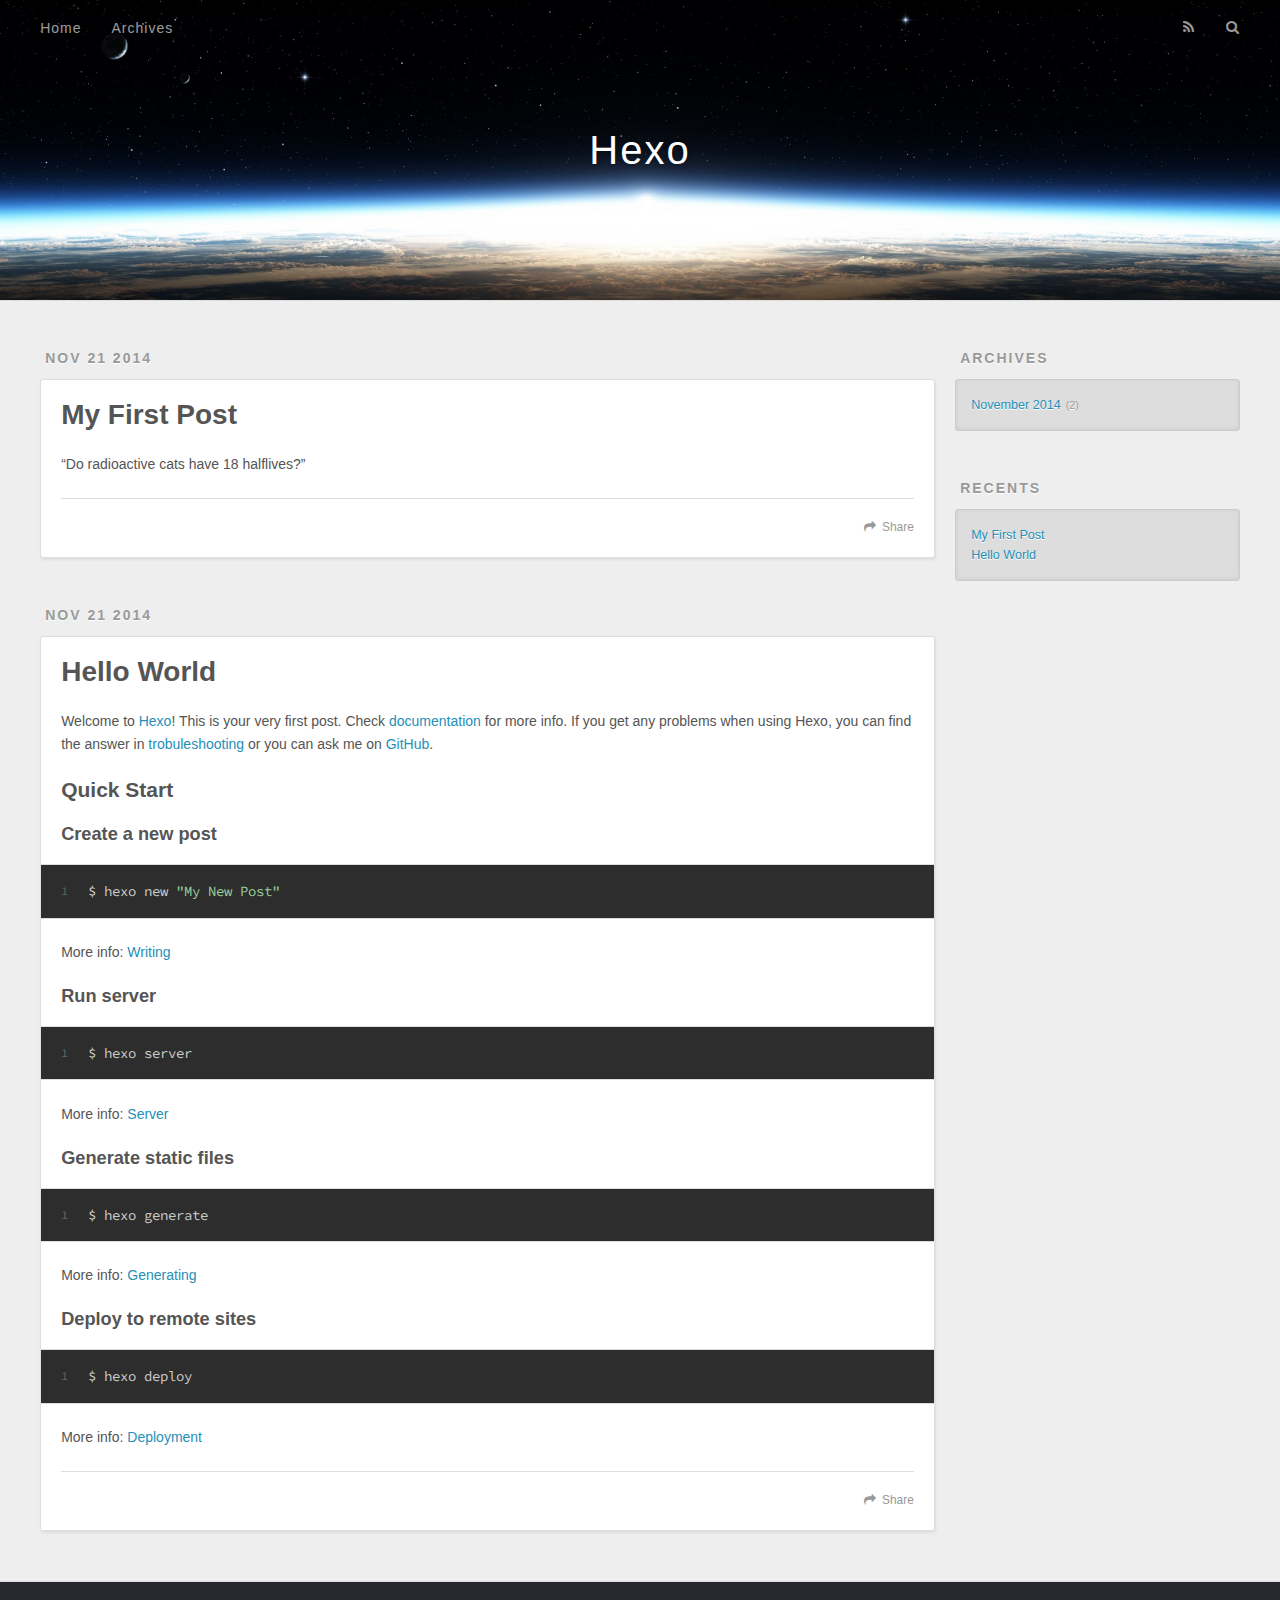
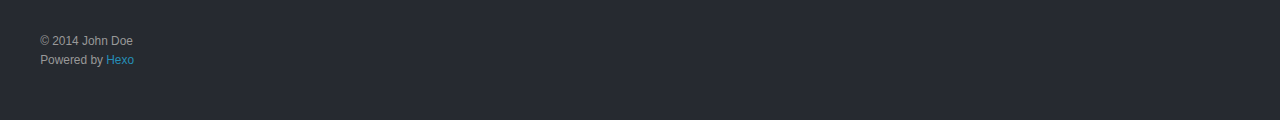
==== archives/index.html @ 519ddc01 "Site updated: 2014-11-21 18:21:01" ====
<!DOCTYPE html>
<html>
<head>
  <meta charset="utf-8">
  
  <title>Archives | Hexo</title>
  <meta name="viewport" content="width=device-width, initial-scale=1, maximum-scale=1">
  <meta name="description">
<meta property="og:type" content="website">
<meta property="og:title" content="Hexo">
<meta property="og:url" content="http://yoursite.com/archives/">
<meta property="og:site_name" content="Hexo">
<meta property="og:description">
<meta name="twitter:card" content="summary">
<meta name="twitter:title" content="Hexo">
<meta name="twitter:description">

  
    <link rel="alternative" href="/atom.xml" title="Hexo" type="application/atom+xml">
  
  
    <link rel="icon" href="/favicon.png">
  
  <link href="//fonts.googleapis.com/css?family=Source+Code+Pro" rel="stylesheet" type="text/css">
  <link rel="stylesheet" href="/css/style.css" type="text/css">

  

</head>
<body>
  <div id="container">
    <div id="wrap">
      <header id="header">
  <div id="banner"></div>
  <div id="header-outer" class="outer">
    <div id="header-title" class="inner">
      <h1 id="logo-wrap">
        <a href="/" id="logo">Hexo</a>
      </h1>
      
    </div>
    <div id="header-inner" class="inner">
      <nav id="main-nav">
        <a id="main-nav-toggle" class="nav-icon"></a>
        
          <a class="main-nav-link" href="/">Home</a>
        
          <a class="main-nav-link" href="/archives">Archives</a>
        
      </nav>
      <nav id="sub-nav">
        
          <a id="nav-rss-link" class="nav-icon" href="/atom.xml" title="RSS Feed"></a>
        
        <a id="nav-search-btn" class="nav-icon" title="Search"></a>
      </nav>
      <div id="search-form-wrap">
        <form action="//google.com/search" method="get" accept-charset="UTF-8" class="search-form"><input type="search" name="q" results="0" class="search-form-input" placeholder="Search"><input type="submit" value="&#xF002;" class="search-form-submit"><input type="hidden" name="q" value="site:http://yoursite.com"></form>
      </div>
    </div>
  </div>
</header>
      <div class="outer">
        <section id="main">
  
    <article id="post-My-First-Post" class="article article-type-post" itemscope itemprop="blogPost">
  <div class="article-meta">
    <a href="/2014/11/21/My-First-Post/" class="article-date">
  <time datetime="2014-11-21T23:10:22.000Z" itemprop="datePublished">Nov 21 2014</time>
</a>
    
  </div>
  <div class="article-inner">
    
    
      <header class="article-header">
        
  
    <h1 itemprop="name">
      <a class="article-title" href="/2014/11/21/My-First-Post/">My First Post</a>
    </h1>
  

      </header>
    
    <div class="article-entry" itemprop="articleBody">
      
        <p>“Do radioactive cats have 18 halflives?”</p>

      
    </div>
    <footer class="article-footer">
      <a data-url="http://yoursite.com/2014/11/21/My-First-Post/" data-id="niponw3o4kr65env" class="article-share-link">Share</a>
      
      
    </footer>
  </div>
  
</article>


  
    <article id="post-hello-world" class="article article-type-post" itemscope itemprop="blogPost">
  <div class="article-meta">
    <a href="/2014/11/21/hello-world/" class="article-date">
  <time datetime="2014-11-21T23:00:03.000Z" itemprop="datePublished">Nov 21 2014</time>
</a>
    
  </div>
  <div class="article-inner">
    
    
      <header class="article-header">
        
  
    <h1 itemprop="name">
      <a class="article-title" href="/2014/11/21/hello-world/">Hello World</a>
    </h1>
  

      </header>
    
    <div class="article-entry" itemprop="articleBody">
      
        <p>Welcome to <a href="http://hexo.io/" target="_blank" rel="external">Hexo</a>! This is your very first post. Check <a href="http://hexo.io/docs/" target="_blank" rel="external">documentation</a> for more info. If you get any problems when using Hexo, you can find the answer in <a href="http://hexo.io/docs/troubleshooting.html" target="_blank" rel="external">trobuleshooting</a> or you can ask me on <a href="https://github.com/hexojs/hexo/issues" target="_blank" rel="external">GitHub</a>.</p>
<h2 id="Quick_Start">Quick Start</h2>
<h3 id="Create_a_new_post">Create a new post</h3>
<figure class="highlight bash"><table><tr><td class="gutter"><pre><div class="line">1</div></pre></td><td class="code"><pre><div class="line">$ hexo new <span class="string">"My New Post"</span></div></pre></td></tr></table></figure>

<p>More info: <a href="http://hexo.io/docs/writing.html" target="_blank" rel="external">Writing</a></p>
<h3 id="Run_server">Run server</h3>
<figure class="highlight bash"><table><tr><td class="gutter"><pre><div class="line">1</div></pre></td><td class="code"><pre><div class="line">$ hexo server</div></pre></td></tr></table></figure>

<p>More info: <a href="http://hexo.io/docs/server.html" target="_blank" rel="external">Server</a></p>
<h3 id="Generate_static_files">Generate static files</h3>
<figure class="highlight bash"><table><tr><td class="gutter"><pre><div class="line">1</div></pre></td><td class="code"><pre><div class="line">$ hexo generate</div></pre></td></tr></table></figure>

<p>More info: <a href="http://hexo.io/docs/generating.html" target="_blank" rel="external">Generating</a></p>
<h3 id="Deploy_to_remote_sites">Deploy to remote sites</h3>
<figure class="highlight bash"><table><tr><td class="gutter"><pre><div class="line">1</div></pre></td><td class="code"><pre><div class="line">$ hexo deploy</div></pre></td></tr></table></figure>

<p>More info: <a href="http://hexo.io/docs/deployment.html" target="_blank" rel="external">Deployment</a></p>

      
    </div>
    <footer class="article-footer">
      <a data-url="http://yoursite.com/2014/11/21/hello-world/" data-id="7yvypklu5xfjpolz" class="article-share-link">Share</a>
      
      
    </footer>
  </div>
  
</article>


  
  
</section>
        
          <aside id="sidebar">
  
    
  
    
  
    
  
    
  <div class="widget-wrap">
    <h3 class="widget-title">Archives</h3>
    <div class="widget">
      <ul class="archive-list"><li class="archive-list-item"><a class="archive-list-link" href="/archives/2014/11/">November 2014</a><span class="archive-list-count">2</span></li></ul>
    </div>
  </div>

  
    
  <div class="widget-wrap">
    <h3 class="widget-title">Recents</h3>
    <div class="widget">
      <ul>
        
          <li>
            <a href="/2014/11/21/My-First-Post/">My First Post</a>
          </li>
        
          <li>
            <a href="/2014/11/21/hello-world/">Hello World</a>
          </li>
        
      </ul>
    </div>
  </div>

  
</aside>
        
      </div>
      <footer id="footer">
  
  <div class="outer">
    <div id="footer-info" class="inner">
      &copy; 2014 John Doe<br>
      Powered by <a href="http://hexo.io/" target="_blank">Hexo</a>
    </div>
  </div>
</footer>
    </div>
    <nav id="mobile-nav">
  
    <a href="/" class="mobile-nav-link">Home</a>
  
    <a href="/archives" class="mobile-nav-link">Archives</a>
  
</nav>
    

<script src="//ajax.googleapis.com/ajax/libs/jquery/2.0.3/jquery.min.js"></script>


  <link rel="stylesheet" href="/fancybox/jquery.fancybox.css" type="text/css">

  <script src="/fancybox/jquery.fancybox.pack.js" type="text/javascript"></script>



<script src="/js/script.js" type="text/javascript"></script>


  </div>
</body>
</html>
---- css/style.css ----
body {
  width: 100%;
}
body:before,
body:after {
  content: "";
  display: table;
}
body:after {
  clear: both;
}
html,
body,
div,
span,
applet,
object,
iframe,
h1,
h2,
h3,
h4,
h5,
h6,
p,
blockquote,
pre,
a,
abbr,
acronym,
address,
big,
cite,
code,
del,
dfn,
em,
img,
ins,
kbd,
q,
s,
samp,
small,
strike,
strong,
sub,
sup,
tt,
var,
dl,
dt,
dd,
ol,
ul,
li,
fieldset,
form,
label,
legend,
table,
caption,
tbody,
tfoot,
thead,
tr,
th,
td {
  margin: 0;
  padding: 0;
  border: 0;
  outline: 0;
  font-weight: inherit;
  font-style: inherit;
  font-family: inherit;
  font-size: 100%;
  vertical-align: baseline;
}
body {
  line-height: 1;
  color: #000;
  background: #fff;
}
ol,
ul {
  list-style: none;
}
table {
  border-collapse: separate;
  border-spacing: 0;
  vertical-align: middle;
}
caption,
th,
td {
  text-align: left;
  font-weight: normal;
  vertical-align: middle;
}
a img {
  border: none;
}
input,
button {
  margin: 0;
  padding: 0;
}
input::-moz-focus-inner,
button::-moz-focus-inner {
  border: 0;
  padding: 0;
}
@font-face {
  font-family: FontAwesome;
  font-style: normal;
  font-weight: normal;
  src: url("fonts/fontawesome-webfont.eot?v=#4.0.3");
  src: url("fonts/fontawesome-webfont.eot?#iefix&v=#4.0.3") format("embedded-opentype"), url("fonts/fontawesome-webfont.woff?v=#4.0.3") format("woff"), url("fonts/fontawesome-webfont.ttf?v=#4.0.3") format("truetype"), url("fonts/fontawesome-webfont.svg#fontawesomeregular?v=#4.0.3") format("svg");
}
html,
body,
#container {
  height: 100%;
}
body {
  background: #eee;
  font: 14px "Helvetica Neue", Helvetica, Arial, sans-serif;
  -webkit-text-size-adjust: 100%;
}
.outer {
  max-width: 1220px;
  margin: 0 auto;
  padding: 0 20px;
}
.outer:before,
.outer:after {
  content: "";
  display: table;
}
.outer:after {
  clear: both;
}
.inner {
  display: inline;
  float: left;
  width: 98.3333333333333%;
  margin: 0 0.8333333333333%;
}
.left,
.alignleft {
  float: left;
}
.right,
.alignright {
  float: right;
}
.clear {
  clear: both;
}
#container {
  position: relative;
}
.mobile-nav-on {
  overflow: hidden;
}
#wrap {
  height: 100%;
  width: 100%;
  position: absolute;
  top: 0;
  left: 0;
  -webkit-transition: 0.2s ease-out;
  -moz-transition: 0.2s ease-out;
  -ms-transition: 0.2s ease-out;
  transition: 0.2s ease-out;
  z-index: 1;
  background: #eee;
}
.mobile-nav-on #wrap {
  left: 280px;
}
@media screen and (min-width: 768px) {
  #main {
    display: inline;
    float: left;
    width: 73.3333333333333%;
    margin: 0 0.8333333333333%;
  }
}
.article-date,
.article-category-link,
.archive-year,
.widget-title {
  text-decoration: none;
  text-transform: uppercase;
  letter-spacing: 2px;
  color: #999;
  margin-bottom: 1em;
  margin-left: 5px;
  line-height: 1em;
  text-shadow: 0 1px #fff;
  font-weight: bold;
}
.article-inner,
.archive-article-inner {
  background: #fff;
  -webkit-box-shadow: 1px 2px 3px #ddd;
  box-shadow: 1px 2px 3px #ddd;
  border: 1px solid #ddd;
  -webkit-border-radius: 3px;
  border-radius: 3px;
}
.article-entry h1,
.widget h1 {
  font-size: 2em;
}
.article-entry h2,
.widget h2 {
  font-size: 1.5em;
}
.article-entry h3,
.widget h3 {
  font-size: 1.3em;
}
.article-entry h4,
.widget h4 {
  font-size: 1.2em;
}
.article-entry h5,
.widget h5 {
  font-size: 1em;
}
.article-entry h6,
.widget h6 {
  font-size: 1em;
  color: #999;
}
.article-entry hr,
.widget hr {
  border: 1px dashed #ddd;
}
.article-entry strong,
.widget strong {
  font-weight: bold;
}
.article-entry em,
.widget em,
.article-entry cite,
.widget cite {
  font-style: italic;
}
.article-entry sup,
.widget sup,
.article-entry sub,
.widget sub {
  font-size: 0.75em;
  line-height: 0;
  position: relative;
  vertical-align: baseline;
}
.article-entry sup,
.widget sup {
  top: -0.5em;
}
.article-entry sub,
.widget sub {
  bottom: -0.2em;
}
.article-entry small,
.widget small {
  font-size: 0.85em;
}
.article-entry acronym,
.widget acronym,
.article-entry abbr,
.widget abbr {
  border-bottom: 1px dotted;
}
.article-entry ul,
.widget ul,
.article-entry ol,
.widget ol,
.article-entry dl,
.widget dl {
  margin: 0 20px;
  line-height: 1.6em;
}
.article-entry ul ul,
.widget ul ul,
.article-entry ol ul,
.widget ol ul,
.article-entry ul ol,
.widget ul ol,
.article-entry ol ol,
.widget ol ol {
  margin-top: 0;
  margin-bottom: 0;
}
.article-entry ul,
.widget ul {
  list-style: disc;
}
.article-entry ol,
.widget ol {
  list-style: decimal;
}
.article-entry dt,
.widget dt {
  font-weight: bold;
}
#header {
  height: 300px;
  position: relative;
  border-bottom: 1px solid #ddd;
}
#header:before,
#header:after {
  content: "";
  position: absolute;
  left: 0;
  right: 0;
  height: 40px;
}
#header:before {
  top: 0;
  background: -webkit-linear-gradient(rgba(0,0,0,0.2), transparent);
  background: -moz-linear-gradient(rgba(0,0,0,0.2), transparent);
  background: -ms-linear-gradient(rgba(0,0,0,0.2), transparent);
  background: linear-gradient(rgba(0,0,0,0.2), transparent);
}
#header:after {
  bottom: 0;
  background: -webkit-linear-gradient(transparent, rgba(0,0,0,0.2));
  background: -moz-linear-gradient(transparent, rgba(0,0,0,0.2));
  background: -ms-linear-gradient(transparent, rgba(0,0,0,0.2));
  background: linear-gradient(transparent, rgba(0,0,0,0.2));
}
#header-outer {
  height: 100%;
  position: relative;
}
#header-inner {
  position: relative;
  overflow: hidden;
}
#banner {
  position: absolute;
  top: 0;
  left: 0;
  width: 100%;
  height: 100%;
  background: url("images/banner.jpg") center #000;
  -webkit-background-size: cover;
  -moz-background-size: cover;
  background-size: cover;
  z-index: -1;
}
#header-title {
  text-align: center;
  height: 40px;
  position: absolute;
  top: 50%;
  left: 0;
  margin-top: -20px;
}
#logo,
#subtitle {
  text-decoration: none;
  color: #fff;
  font-weight: 300;
  text-shadow: 0 1px 4px rgba(0,0,0,0.3);
}
#logo {
  font-size: 40px;
  line-height: 40px;
  letter-spacing: 2px;
}
#subtitle {
  font-size: 16px;
  line-height: 16px;
  letter-spacing: 1px;
}
#subtitle-wrap {
  margin-top: 16px;
}
#main-nav {
  float: left;
  margin-left: -15px;
}
.nav-icon,
.main-nav-link {
  float: left;
  color: #fff;
  opacity: 0.6;
  text-decoration: none;
  text-shadow: 0 1px rgba(0,0,0,0.2);
  -webkit-transition: opacity 0.2s;
  -moz-transition: opacity 0.2s;
  -ms-transition: opacity 0.2s;
  transition: opacity 0.2s;
  display: block;
  padding: 20px 15px;
}
.nav-icon:hover,
.main-nav-link:hover {
  opacity: 1;
}
.nav-icon {
  font-family: FontAwesome;
  text-align: center;
  font-size: 14px;
  width: 14px;
  height: 14px;
  padding: 20px 15px;
  position: relative;
  cursor: pointer;
}
.main-nav-link {
  font-weight: 300;
  letter-spacing: 1px;
}
@media screen and (max-width: 479px) {
  .main-nav-link {
    display: none;
  }
}
#main-nav-toggle {
  display: none;
}
#main-nav-toggle:before {
  content: "\f0c9";
}
@media screen and (max-width: 479px) {
  #main-nav-toggle {
    display: block;
  }
}
#sub-nav {
  float: right;
  margin-right: -15px;
}
#nav-rss-link:before {
  content: "\f09e";
}
#nav-search-btn:before {
  content: "\f002";
}
#search-form-wrap {
  position: absolute;
  top: 15px;
  width: 150px;
  height: 30px;
  right: -150px;
  opacity: 0;
  -webkit-transition: 0.2s ease-out;
  -moz-transition: 0.2s ease-out;
  -ms-transition: 0.2s ease-out;
  transition: 0.2s ease-out;
}
#search-form-wrap.on {
  opacity: 1;
  right: 0;
}
@media screen and (max-width: 479px) {
  #search-form-wrap {
    width: 100%;
    right: -100%;
  }
}
.search-form {
  position: absolute;
  top: 0;
  left: 0;
  right: 0;
  background: #fff;
  padding: 5px 15px;
  -webkit-border-radius: 15px;
  border-radius: 15px;
  -webkit-box-shadow: 0 0 10px rgba(0,0,0,0.3);
  box-shadow: 0 0 10px rgba(0,0,0,0.3);
}
.search-form-input {
  border: none;
  background: none;
  color: #555;
  width: 100%;
  font: 13px "Helvetica Neue", Helvetica, Arial, sans-serif;
  outline: none;
}
.search-form-input::-webkit-search-results-decoration,
.search-form-input::-webkit-search-cancel-button {
  -webkit-appearance: none;
}
.search-form-submit {
  position: absolute;
  top: 50%;
  right: 10px;
  margin-top: -7px;
  font: 13px FontAwesome;
  border: none;
  background: none;
  color: #bbb;
  cursor: pointer;
}
.search-form-submit:hover,
.search-form-submit:focus {
  color: #777;
}
.article {
  margin: 50px 0;
}
.article-inner {
  overflow: hidden;
}
.article-meta:before,
.article-meta:after {
  content: "";
  display: table;
}
.article-meta:after {
  clear: both;
}
.article-date {
  float: left;
}
.article-category {
  float: left;
  line-height: 1em;
  color: #ccc;
  text-shadow: 0 1px #fff;
  margin-left: 8px;
}
.article-category:before {
  content: "\2022";
}
.article-category-link {
  margin: 0 12px 1em;
}
.article-header {
  padding: 20px 20px 0;
}
.article-title {
  text-decoration: none;
  font-size: 2em;
  font-weight: bold;
  color: #555;
  line-height: 1.1em;
  -webkit-transition: color 0.2s;
  -moz-transition: color 0.2s;
  -ms-transition: color 0.2s;
  transition: color 0.2s;
}
a.article-title:hover {
  color: #258fb8;
}
.article-entry {
  color: #555;
  padding: 0 20px;
}
.article-entry:before,
.article-entry:after {
  content: "";
  display: table;
}
.article-entry:after {
  clear: both;
}
.article-entry p,
.article-entry table {
  line-height: 1.6em;
  margin: 1.6em 0;
}
.article-entry h1,
.article-entry h2,
.article-entry h3,
.article-entry h4,
.article-entry h5,
.article-entry h6 {
  font-weight: bold;
}
.article-entry h1,
.article-entry h2,
.article-entry h3,
.article-entry h4,
.article-entry h5,
.article-entry h6 {
  line-height: 1.1em;
  margin: 1.1em 0;
}
.article-entry a {
  color: #258fb8;
  text-decoration: none;
}
.article-entry a:hover {
  text-decoration: underline;
}
.article-entry ul,
.article-entry ol,
.article-entry dl {
  margin-top: 1.6em;
  margin-bottom: 1.6em;
}
.article-entry img,
.article-entry video {
  max-width: 100%;
  height: auto;
  display: block;
  margin: auto;
}
.article-entry iframe {
  border: none;
}
.article-entry table {
  width: 100%;
  border-collapse: collapse;
  border-spacing: 0;
}
.article-entry th {
  font-weight: bold;
  border-bottom: 3px solid #ddd;
  padding-bottom: 0.5em;
}
.article-entry td {
  border-bottom: 1px solid #ddd;
  padding: 10px 0;
}
.article-entry blockquote {
  font-family: Georgia, "Times New Roman", serif;
  font-size: 1.4em;
  margin: 1.6em 20px;
  text-align: center;
}
.article-entry blockquote footer {
  font-size: 14px;
  margin: 1.6em 0;
  font-family: "Helvetica Neue", Helvetica, Arial, sans-serif;
}
.article-entry blockquote footer cite:before {
  content: "—";
  padding: 0 0.5em;
}
.article-entry .pullquote {
  text-align: left;
  width: 45%;
  margin: 0;
}
.article-entry .pullquote.left {
  margin-left: 0.5em;
  margin-right: 1em;
}
.article-entry .pullquote.right {
  margin-right: 0.5em;
  margin-left: 1em;
}
.article-entry .caption {
  color: #999;
  display: block;
  font-size: 0.9em;
  margin-top: 0.5em;
  position: relative;
  text-align: center;
}
.article-entry .video-container {
  position: relative;
  padding-top: 56.25%;
  height: 0;
  overflow: hidden;
}
.article-entry .video-container iframe,
.article-entry .video-container object,
.article-entry .video-container embed {
  position: absolute;
  top: 0;
  left: 0;
  width: 100%;
  height: 100%;
  margin-top: 0;
}
.article-more-link a {
  display: inline-block;
  line-height: 1em;
  padding: 6px 15px;
  -webkit-border-radius: 15px;
  border-radius: 15px;
  background: #eee;
  color: #999;
  text-shadow: 0 1px #fff;
  text-decoration: none;
}
.article-more-link a:hover {
  background: #258fb8;
  color: #fff;
  text-decoration: none;
  text-shadow: 0 1px #1e7293;
}
.article-footer {
  font-size: 0.85em;
  line-height: 1.6em;
  border-top: 1px solid #ddd;
  padding-top: 1.6em;
  margin: 0 20px 20px;
}
.article-footer:before,
.article-footer:after {
  content: "";
  display: table;
}
.article-footer:after {
  clear: both;
}
.article-footer a {
  color: #999;
  text-decoration: none;
}
.article-footer a:hover {
  color: #555;
}
.article-tag-list-item {
  float: left;
  margin-right: 10px;
}
.article-tag-list-link:before {
  content: "#";
}
.article-comment-link {
  float: right;
}
.article-comment-link:before {
  content: "\f075";
  font-family: FontAwesome;
  padding-right: 8px;
}
.article-share-link {
  cursor: pointer;
  float: right;
  margin-left: 20px;
}
.article-share-link:before {
  content: "\f064";
  font-family: FontAwesome;
  padding-right: 6px;
}
#article-nav {
  position: relative;
}
#article-nav:before,
#article-nav:after {
  content: "";
  display: table;
}
#article-nav:after {
  clear: both;
}
@media screen and (min-width: 768px) {
  #article-nav {
    margin: 50px 0;
  }
  #article-nav:before {
    width: 8px;
    height: 8px;
    position: absolute;
    top: 50%;
    left: 50%;
    margin-top: -4px;
    margin-left: -4px;
    content: "";
    -webkit-border-radius: 50%;
    border-radius: 50%;
    background: #ddd;
    -webkit-box-shadow: 0 1px 2px #fff;
    box-shadow: 0 1px 2px #fff;
  }
}
.article-nav-link-wrap {
  text-decoration: none;
  text-shadow: 0 1px #fff;
  color: #999;
  -webkit-box-sizing: border-box;
  -moz-box-sizing: border-box;
  box-sizing: border-box;
  margin-top: 50px;
  text-align: center;
  display: block;
}
.article-nav-link-wrap:hover {
  color: #555;
}
@media screen and (min-width: 768px) {
  .article-nav-link-wrap {
    width: 50%;
    margin-top: 0;
  }
}
@media screen and (min-width: 768px) {
  #article-nav-newer {
    float: left;
    text-align: right;
    padding-right: 20px;
  }
}
@media screen and (min-width: 768px) {
  #article-nav-older {
    float: right;
    text-align: left;
    padding-left: 20px;
  }
}
.article-nav-caption {
  text-transform: uppercase;
  letter-spacing: 2px;
  color: #ddd;
  line-height: 1em;
  font-weight: bold;
}
#article-nav-newer .article-nav-caption {
  margin-right: -2px;
}
.article-nav-title {
  font-size: 0.85em;
  line-height: 1.6em;
  margin-top: 0.5em;
}
.article-share-box {
  position: absolute;
  display: none;
  background: #fff;
  -webkit-box-shadow: 1px 2px 10px rgba(0,0,0,0.2);
  box-shadow: 1px 2px 10px rgba(0,0,0,0.2);
  -webkit-border-radius: 3px;
  border-radius: 3px;
  margin-left: -145px;
  overflow: hidden;
  z-index: 1;
}
.article-share-box.on {
  display: block;
}
.article-share-input {
  width: 100%;
  background: none;
  -webkit-box-sizing: border-box;
  -moz-box-sizing: border-box;
  box-sizing: border-box;
  font: 14px "Helvetica Neue", Helvetica, Arial, sans-serif;
  padding: 0 15px;
  color: #555;
  outline: none;
  border: 1px solid #ddd;
  -webkit-border-radius: 3px 3px 0 0;
  border-radius: 3px 3px 0 0;
  height: 36px;
  line-height: 36px;
}
.article-share-links {
  background: #eee;
}
.article-share-links:before,
.article-share-links:after {
  content: "";
  display: table;
}
.article-share-links:after {
  clear: both;
}
.article-share-twitter,
.article-share-facebook,
.article-share-pinterest,
.article-share-google {
  width: 50px;
  height: 36px;
  display: block;
  float: left;
  position: relative;
  color: #999;
  text-shadow: 0 1px #fff;
}
.article-share-twitter:before,
.article-share-facebook:before,
.article-share-pinterest:before,
.article-share-google:before {
  font-size: 20px;
  font-family: FontAwesome;
  width: 20px;
  height: 20px;
  position: absolute;
  top: 50%;
  left: 50%;
  margin-top: -10px;
  margin-left: -10px;
  text-align: center;
}
.article-share-twitter:hover,
.article-share-facebook:hover,
.article-share-pinterest:hover,
.article-share-google:hover {
  color: #fff;
}
.article-share-twitter:before {
  content: "\f099";
}
.article-share-twitter:hover {
  background: #00aced;
  text-shadow: 0 1px #008abe;
}
.article-share-facebook:before {
  content: "\f09a";
}
.article-share-facebook:hover {
  background: #3b5998;
  text-shadow: 0 1px #2f477a;
}
.article-share-pinterest:before {
  content: "\f0d2";
}
.article-share-pinterest:hover {
  background: #cb2027;
  text-shadow: 0 1px #a21a1f;
}
.article-share-google:before {
  content: "\f0d5";
}
.article-share-google:hover {
  background: #dd4b39;
  text-shadow: 0 1px #be3221;
}
.article-gallery {
  background: #000;
  position: relative;
}
.article-gallery-photos {
  position: relative;
  overflow: hidden;
}
.article-gallery-img {
  display: none;
  max-width: 100%;
}
.article-gallery-img:first-child {
  display: block;
}
.article-gallery-img.loaded {
  position: absolute;
  display: block;
}
.article-gallery-img img {
  display: block;
  max-width: 100%;
  margin: 0 auto;
}
#comments {
  background: #fff;
  -webkit-box-shadow: 1px 2px 3px #ddd;
  box-shadow: 1px 2px 3px #ddd;
  padding: 20px;
  border: 1px solid #ddd;
  -webkit-border-radius: 3px;
  border-radius: 3px;
  margin: 50px 0;
}
#comments a {
  color: #258fb8;
}
.archives-wrap {
  margin: 50px 0;
}
.archives:before,
.archives:after {
  content: "";
  display: table;
}
.archives:after {
  clear: both;
}
.archive-year-wrap {
  margin-bottom: 1em;
}
.archives {
  -webkit-column-gap: 10px;
  -moz-column-gap: 10px;
  column-gap: 10px;
}
@media screen and (min-width: 480px) and (max-width: 767px) {
  .archives {
    -webkit-column-count: 2;
    -moz-column-count: 2;
    column-count: 2;
  }
}
@media screen and (min-width: 768px) {
  .archives {
    -webkit-column-count: 3;
    -moz-column-count: 3;
    column-count: 3;
  }
}
.archive-article {
  -webkit-column-break-inside: avoid;
  page-break-inside: avoid;
  overflow: hidden;
  break-inside: avoid-column;
}
.archive-article-inner {
  padding: 10px;
  margin-bottom: 15px;
}
.archive-article-title {
  text-decoration: none;
  font-weight: bold;
  color: #555;
  -webkit-transition: color 0.2s;
  -moz-transition: color 0.2s;
  -ms-transition: color 0.2s;
  transition: color 0.2s;
  line-height: 1.6em;
}
.archive-article-title:hover {
  color: #258fb8;
}
.archive-article-footer {
  margin-top: 1em;
}
.archive-article-date {
  color: #999;
  text-decoration: none;
  font-size: 0.85em;
  line-height: 1em;
  margin-bottom: 0.5em;
  display: block;
}
#page-nav {
  margin: 50px auto;
  background: #fff;
  -webkit-box-shadow: 1px 2px 3px #ddd;
  box-shadow: 1px 2px 3px #ddd;
  border: 1px solid #ddd;
  -webkit-border-radius: 3px;
  border-radius: 3px;
  text-align: center;
  color: #999;
  overflow: hidden;
}
#page-nav:before,
#page-nav:after {
  content: "";
  display: table;
}
#page-nav:after {
  clear: both;
}
#page-nav a,
#page-nav span {
  padding: 10px 20px;
  line-height: 1;
  height: 2ex;
}
#page-nav a {
  color: #999;
  text-decoration: none;
}
#page-nav a:hover {
  background: #999;
  color: #fff;
}
#page-nav .prev {
  float: left;
}
#page-nav .next {
  float: right;
}
#page-nav .page-number {
  display: inline-block;
}
@media screen and (max-width: 479px) {
  #page-nav .page-number {
    display: none;
  }
}
#page-nav .current {
  color: #555;
  font-weight: bold;
}
#page-nav .space {
  color: #ddd;
}
#footer {
  background: #262a30;
  padding: 50px 0;
  border-top: 1px solid #ddd;
  color: #999;
}
#footer a {
  color: #258fb8;
  text-decoration: none;
}
#footer a:hover {
  text-decoration: underline;
}
#footer-info {
  line-height: 1.6em;
  font-size: 0.85em;
}
.article-entry pre,
.article-entry .highlight {
  background: #2d2d2d;
  margin: 0 -20px;
  padding: 15px 20px;
  border-style: solid;
  border-color: #ddd;
  border-width: 1px 0;
  overflow: auto;
  color: #ccc;
  line-height: 22.400000000000002px;
}
.article-entry .highlight .gutter pre,
.article-entry .gist .gist-file .gist-data .line-numbers {
  color: #666;
  font-size: 0.85em;
}
.article-entry pre,
.article-entry code {
  font-family: "Source Code Pro", Consolas, Monaco, Menlo, Consolas, monospace;
}
.article-entry code {
  background: #eee;
  text-shadow: 0 1px #fff;
  padding: 0 0.3em;
}
.article-entry pre code {
  background: none;
  text-shadow: none;
  padding: 0;
}
.article-entry .highlight pre {
  border: none;
  margin: 0;
  padding: 0;
}
.article-entry .highlight table {
  margin: 0;
  width: auto;
}
.article-entry .highlight td {
  border: none;
  padding: 0;
}
.article-entry .highlight figcaption {
  font-size: 0.85em;
  color: #999;
  line-height: 1em;
  margin-bottom: 1em;
}
.article-entry .highlight figcaption:before,
.article-entry .highlight figcaption:after {
  content: "";
  display: table;
}
.article-entry .highlight figcaption:after {
  clear: both;
}
.article-entry .highlight figcaption a {
  float: right;
}
.article-entry .highlight .gutter pre {
  text-align: right;
  padding-right: 20px;
}
.article-entry .highlight .line {
  height: 22.400000000000002px;
}
.article-entry .gist {
  margin: 0 -20px;
  border-style: solid;
  border-color: #ddd;
  border-width: 1px 0;
  background: #2d2d2d;
  padding: 15px 20px 15px 0;
}
.article-entry .gist .gist-file {
  border: none;
  font-family: "Source Code Pro", Consolas, Monaco, Menlo, Consolas, monospace;
  margin: 0;
}
.article-entry .gist .gist-file .gist-data {
  background: none;
  border: none;
}
.article-entry .gist .gist-file .gist-data .line-numbers {
  background: none;
  border: none;
  padding: 0 20px 0 0;
}
.article-entry .gist .gist-file .gist-data .line-data {
  padding: 0 !important;
}
.article-entry .gist .gist-file .highlight {
  margin: 0;
  padding: 0;
  border: none;
}
.article-entry .gist .gist-file .gist-meta {
  background: #2d2d2d;
  color: #999;
  font: 0.85em "Helvetica Neue", Helvetica, Arial, sans-serif;
  text-shadow: 0 0;
  padding: 0;
  margin-top: 1em;
  margin-left: 20px;
}
.article-entry .gist .gist-file .gist-meta a {
  color: #258fb8;
  font-weight: normal;
}
.article-entry .gist .gist-file .gist-meta a:hover {
  text-decoration: underline;
}
pre .comment,
pre .title {
  color: #999;
}
pre .variable,
pre .attribute,
pre .tag,
pre .regexp,
pre .ruby .constant,
pre .xml .tag .title,
pre .xml .pi,
pre .xml .doctype,
pre .html .doctype,
pre .css .id,
pre .css .class,
pre .css .pseudo {
  color: #f2777a;
}
pre .number,
pre .preprocessor,
pre .built_in,
pre .literal,
pre .params,
pre .constant {
  color: #f99157;
}
pre .class,
pre .ruby .class .title,
pre .css .rules .attribute {
  color: #9c9;
}
pre .string,
pre .value,
pre .inheritance,
pre .header,
pre .ruby .symbol,
pre .xml .cdata {
  color: #9c9;
}
pre .css .hexcolor {
  color: #6cc;
}
pre .function,
pre .python .decorator,
pre .python .title,
pre .ruby .function .title,
pre .ruby .title .keyword,
pre .perl .sub,
pre .javascript .title,
pre .coffeescript .title {
  color: #69c;
}
pre .keyword,
pre .javascript .function {
  color: #c9c;
}
@media screen and (max-width: 479px) {
  #mobile-nav {
    position: absolute;
    top: 0;
    left: 0;
    width: 280px;
    height: 100%;
    background: #191919;
    border-right: 1px solid #fff;
  }
}
@media screen and (max-width: 479px) {
  .mobile-nav-link {
    display: block;
    color: #999;
    text-decoration: none;
    padding: 15px 20px;
    font-weight: bold;
  }
  .mobile-nav-link:hover {
    color: #fff;
  }
}
@media screen and (min-width: 768px) {
  #sidebar {
    display: inline;
    float: left;
    width: 23.3333333333333%;
    margin: 0 0.8333333333333%;
  }
}
.widget-wrap {
  margin: 50px 0;
}
.widget {
  color: #777;
  text-shadow: 0 1px #fff;
  background: #ddd;
  -webkit-box-shadow: 0 -1px 4px #ccc inset;
  box-shadow: 0 -1px 4px #ccc inset;
  border: 1px solid #ccc;
  padding: 15px;
  -webkit-border-radius: 3px;
  border-radius: 3px;
}
.widget a {
  color: #258fb8;
  text-decoration: none;
}
.widget a:hover {
  text-decoration: underline;
}
.widget ul ul,
.widget ol ul,
.widget dl ul,
.widget ul ol,
.widget ol ol,
.widget dl ol,
.widget ul dl,
.widget ol dl,
.widget dl dl {
  margin-left: 15px;
  list-style: disc;
}
.widget {
  line-height: 1.6em;
  word-wrap: break-word;
  font-size: 0.9em;
}
.widget ul,
.widget ol {
  list-style: none;
  margin: 0;
}
.widget ul ul,
.widget ol ul,
.widget ul ol,
.widget ol ol {
  margin: 0 20px;
}
.widget ul ul,
.widget ol ul {
  list-style: disc;
}
.widget ul ol,
.widget ol ol {
  list-style: decimal;
}
.category-list-count,
.tag-list-count,
.archive-list-count {
  padding-left: 5px;
  color: #999;
  font-size: 0.85em;
}
.category-list-count:before,
.tag-list-count:before,
.archive-list-count:before {
  content: "(";
}
.category-list-count:after,
.tag-list-count:after,
.archive-list-count:after {
  content: ")";
}
.tagcloud a {
  margin-right: 5px;
}
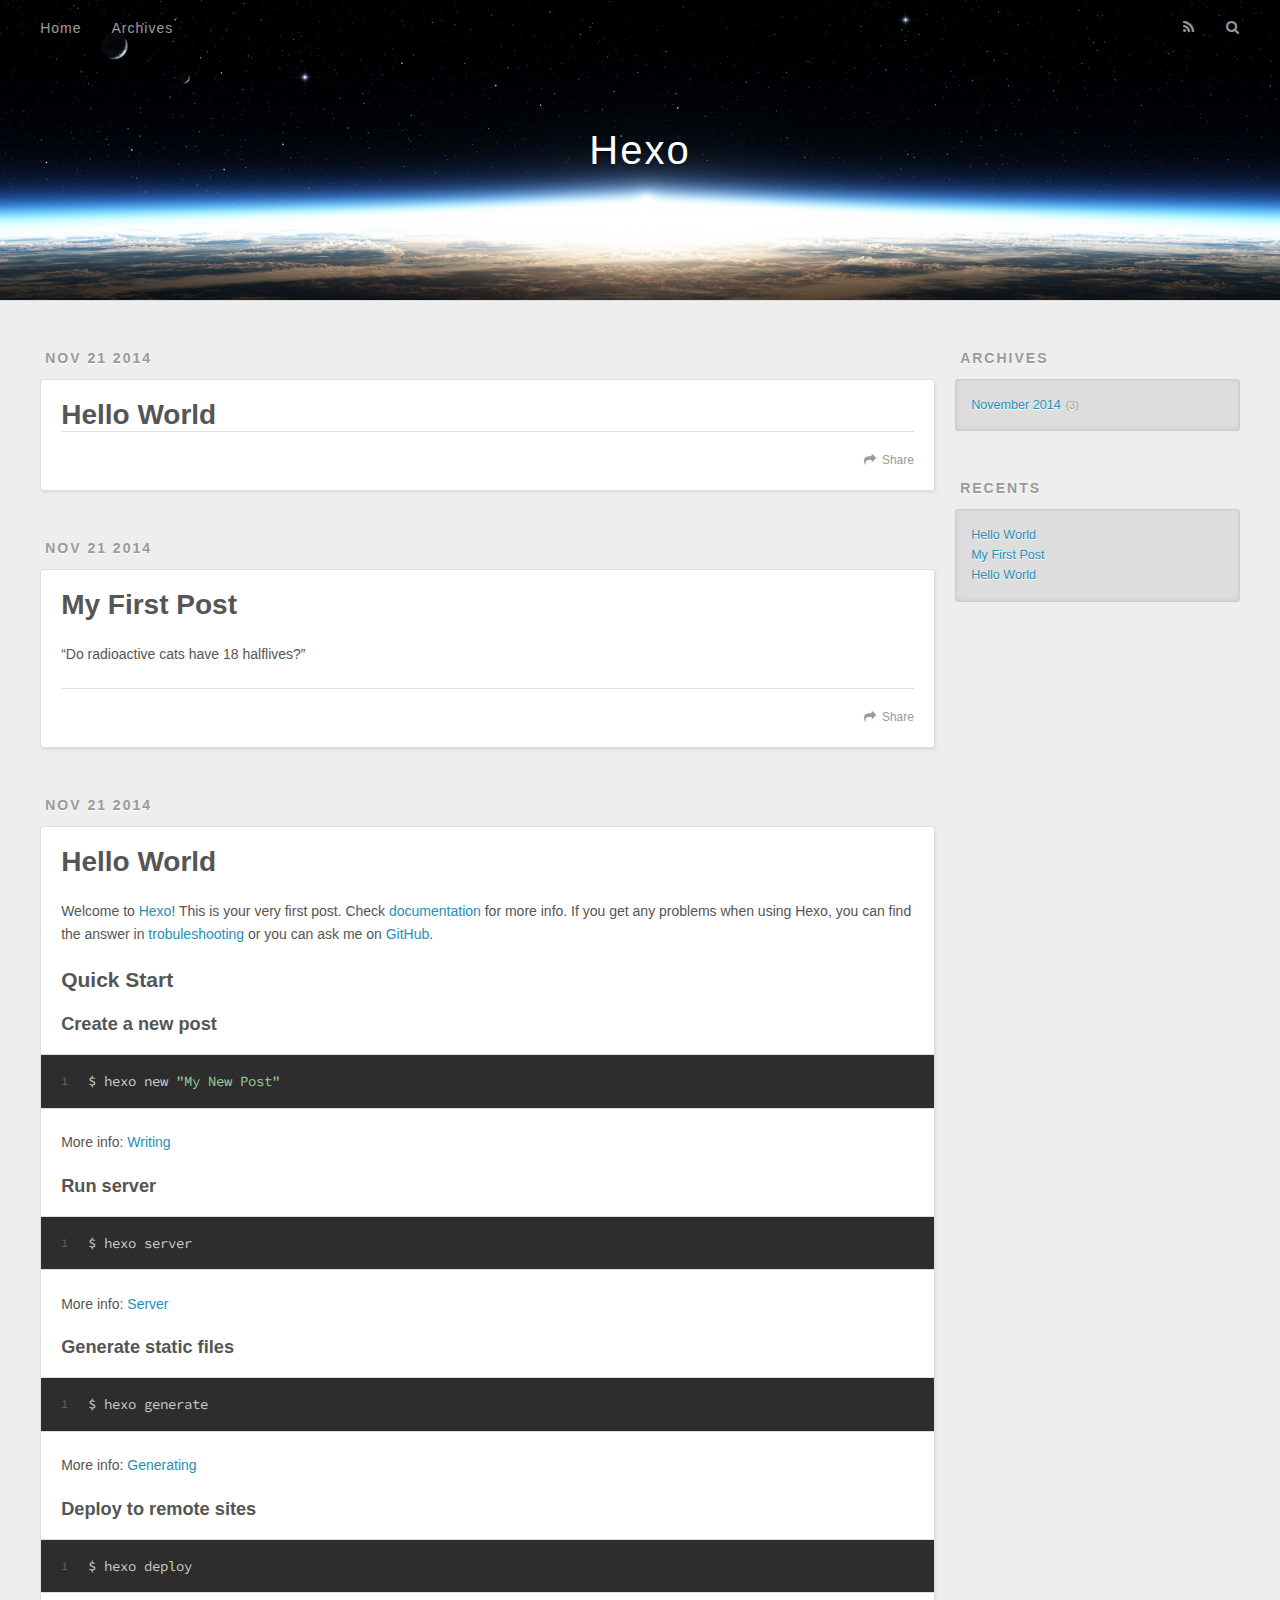
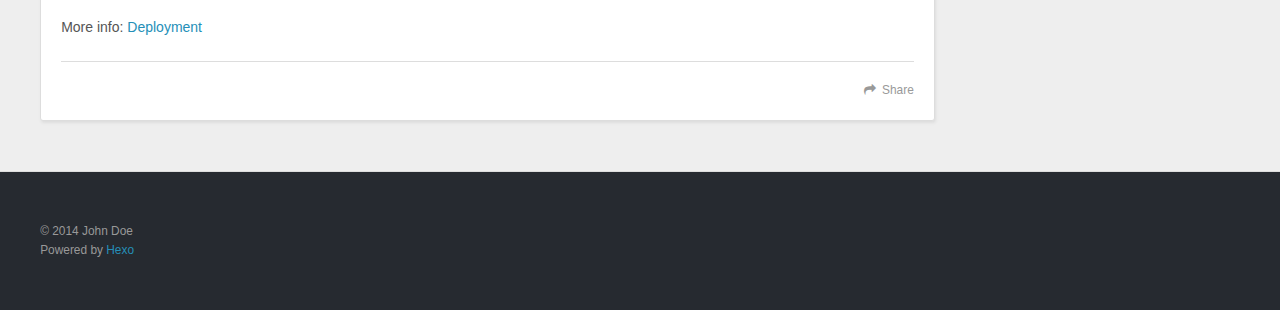
==== commit f67980cf: "Site updated: 2014-11-21 18:31:45" ====
--- a/archives/index.html
+++ b/archives/index.html
@@ -63,6 +63,42 @@
       <div class="outer">
         <section id="main">
   
+    <article id="post-Hello-World-0" class="article article-type-post" itemscope itemprop="blogPost">
+  <div class="article-meta">
+    <a href="/2014/11/21/Hello-World-0/" class="article-date">
+  <time datetime="2014-11-21T23:30:55.000Z" itemprop="datePublished">Nov 21 2014</time>
+</a>
+    
+  </div>
+  <div class="article-inner">
+    
+    
+      <header class="article-header">
+        
+  
+    <h1 itemprop="name">
+      <a class="article-title" href="/2014/11/21/Hello-World-0/">Hello World</a>
+    </h1>
+  
+
+      </header>
+    
+    <div class="article-entry" itemprop="articleBody">
+      
+        
+      
+    </div>
+    <footer class="article-footer">
+      <a data-url="http://yoursite.com/2014/11/21/Hello-World-0/" data-id="yxosv906lhoifga4" class="article-share-link">Share</a>
+      
+      
+    </footer>
+  </div>
+  
+</article>
+
+
+  
     <article id="post-My-First-Post" class="article article-type-post" itemscope itemprop="blogPost">
   <div class="article-meta">
     <a href="/2014/11/21/My-First-Post/" class="article-date">
@@ -169,7 +205,7 @@
   <div class="widget-wrap">
     <h3 class="widget-title">Archives</h3>
     <div class="widget">
-      <ul class="archive-list"><li class="archive-list-item"><a class="archive-list-link" href="/archives/2014/11/">November 2014</a><span class="archive-list-count">2</span></li></ul>
+      <ul class="archive-list"><li class="archive-list-item"><a class="archive-list-link" href="/archives/2014/11/">November 2014</a><span class="archive-list-count">3</span></li></ul>
     </div>
   </div>
 
@@ -181,6 +217,10 @@
       <ul>
         
           <li>
+            <a href="/2014/11/21/Hello-World-0/">Hello World</a>
+          </li>
+        
+          <li>
             <a href="/2014/11/21/My-First-Post/">My First Post</a>
           </li>
         
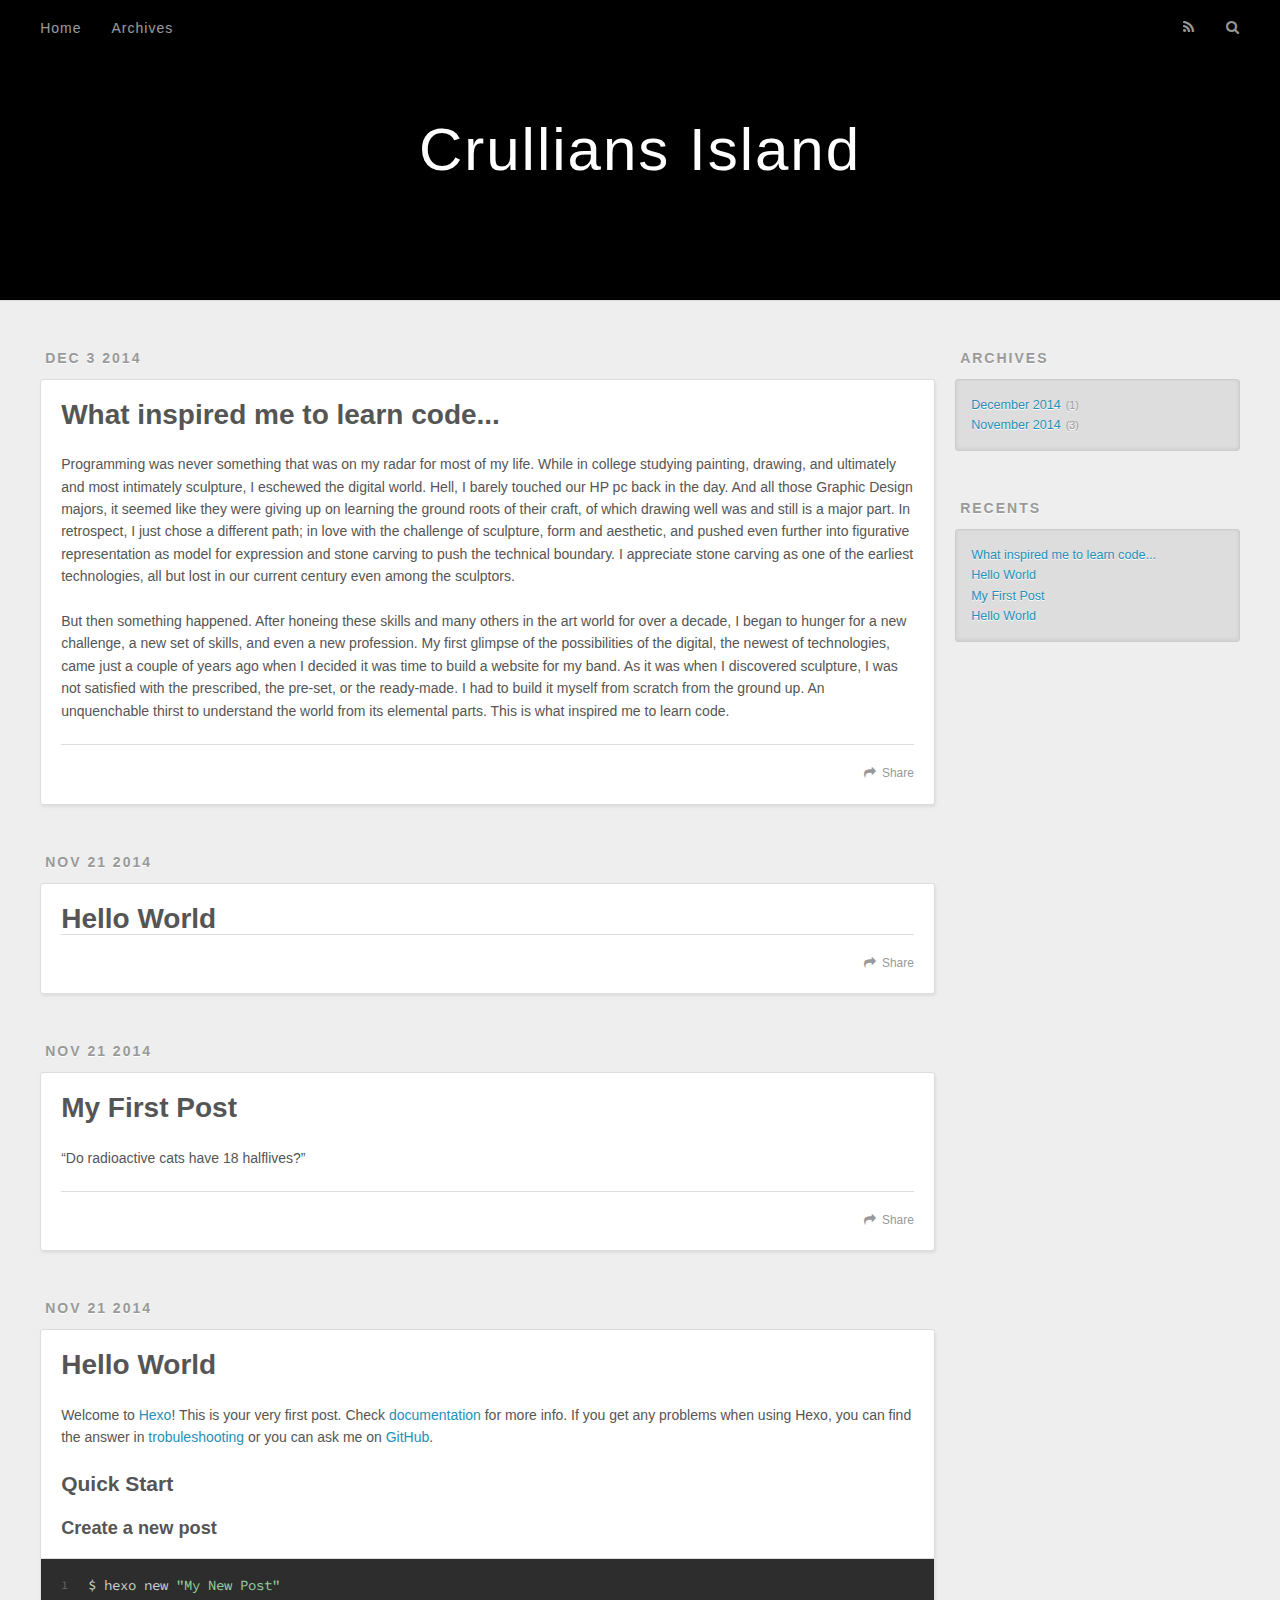
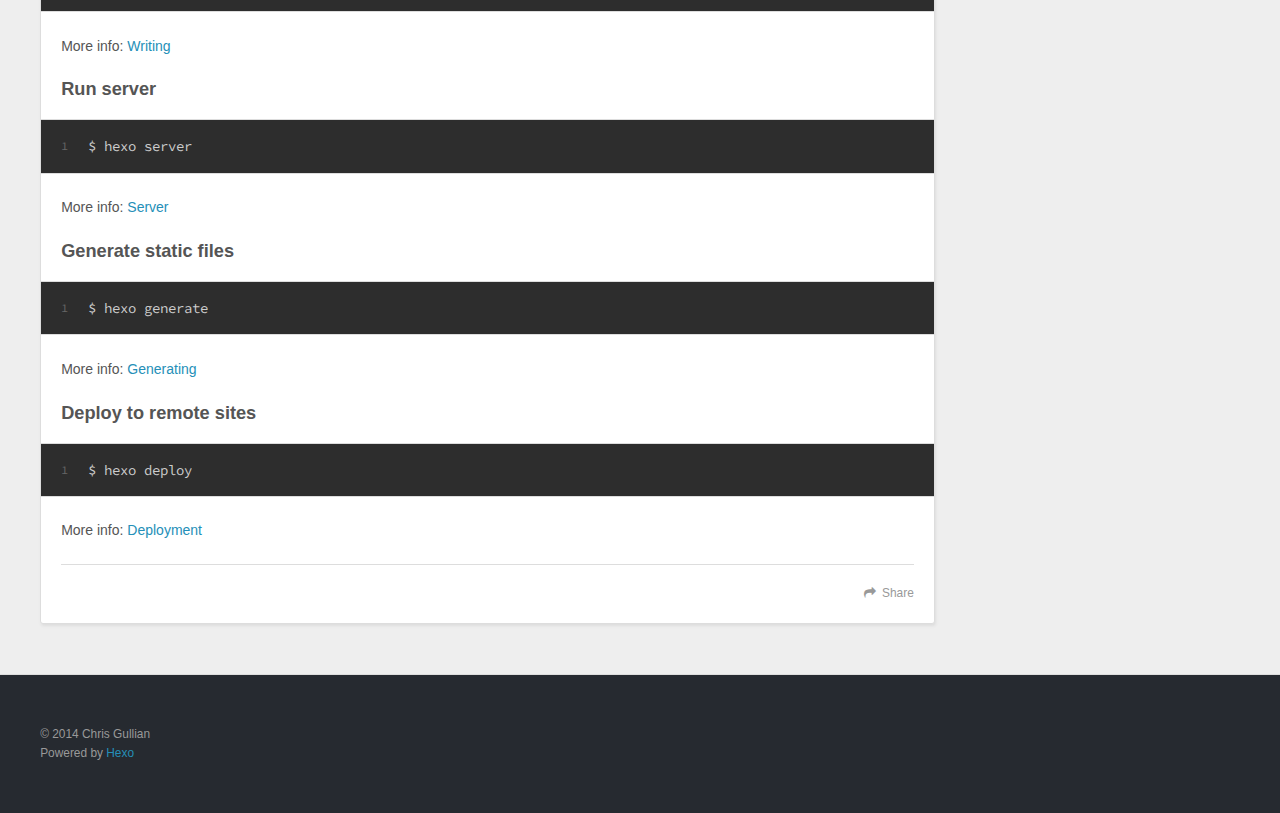
==== commit 9553745c: "Site updated: 2014-12-03 14:00:22" ====
--- a/archives/index.html
+++ b/archives/index.html
@@ -3,20 +3,20 @@
 <head>
   <meta charset="utf-8">
   
-  <title>Archives | Hexo</title>
+  <title>Archives | Crullians Island</title>
   <meta name="viewport" content="width=device-width, initial-scale=1, maximum-scale=1">
   <meta name="description">
 <meta property="og:type" content="website">
-<meta property="og:title" content="Hexo">
+<meta property="og:title" content="Crullians Island">
 <meta property="og:url" content="http://yoursite.com/archives/">
-<meta property="og:site_name" content="Hexo">
+<meta property="og:site_name" content="Crullians Island">
 <meta property="og:description">
 <meta name="twitter:card" content="summary">
-<meta name="twitter:title" content="Hexo">
+<meta name="twitter:title" content="Crullians Island">
 <meta name="twitter:description">
 
   
-    <link rel="alternative" href="/atom.xml" title="Hexo" type="application/atom+xml">
+    <link rel="alternative" href="/atom.xml" title="Crullians Island" type="application/atom+xml">
   
   
     <link rel="icon" href="/favicon.png">
@@ -35,7 +35,7 @@
   <div id="header-outer" class="outer">
     <div id="header-title" class="inner">
       <h1 id="logo-wrap">
-        <a href="/" id="logo">Hexo</a>
+        <a href="/" id="logo">Crullians Island</a>
       </h1>
       
     </div>
@@ -63,6 +63,44 @@
       <div class="outer">
         <section id="main">
   
+    <article id="post-What-inspired-me-to-learn-code" class="article article-type-post" itemscope itemprop="blogPost">
+  <div class="article-meta">
+    <a href="/2014/12/03/What-inspired-me-to-learn-code/" class="article-date">
+  <time datetime="2014-12-03T17:49:13.000Z" itemprop="datePublished">Dec 3 2014</time>
+</a>
+    
+  </div>
+  <div class="article-inner">
+    
+    
+      <header class="article-header">
+        
+  
+    <h1 itemprop="name">
+      <a class="article-title" href="/2014/12/03/What-inspired-me-to-learn-code/">What inspired me to learn code...</a>
+    </h1>
+  
+
+      </header>
+    
+    <div class="article-entry" itemprop="articleBody">
+      
+        <p>Programming was never something that was on my radar for most of my life. While in college studying painting, drawing, and ultimately and most intimately sculpture, I eschewed the digital world. Hell, I barely touched our HP pc back in the day. And all those Graphic Design majors, it seemed like they were giving up on learning the ground roots of their craft, of which drawing well was and still is a major part. In retrospect, I just chose a different path; in love with the challenge of sculpture, form and aesthetic, and pushed even further into figurative representation as model for expression and stone carving to push the technical boundary. I appreciate stone carving as one of the earliest technologies, all but lost in our current century even among the sculptors. </p>
+<p>But then something happened. After honeing these skills and many others in the art world for over a decade, I began to hunger for a new challenge, a new set of skills, and even a new profession. My first glimpse of the possibilities of the digital, the newest of technologies, came just a couple of years ago when I decided it was time to build a website for my band. As it was when I discovered sculpture, I was not satisfied with the prescribed, the pre-set, or the ready-made. I had to build it myself from scratch from the ground up. An unquenchable thirst to understand the world from its elemental parts. This is what inspired me to learn code.  </p>
+
+      
+    </div>
+    <footer class="article-footer">
+      <a data-url="http://yoursite.com/2014/12/03/What-inspired-me-to-learn-code/" data-id="e3zayhjmmrha3ixu" class="article-share-link">Share</a>
+      
+      
+    </footer>
+  </div>
+  
+</article>
+
+
+  
     <article id="post-Hello-World-0" class="article article-type-post" itemscope itemprop="blogPost">
   <div class="article-meta">
     <a href="/2014/11/21/Hello-World-0/" class="article-date">
@@ -89,7 +127,7 @@
       
     </div>
     <footer class="article-footer">
-      <a data-url="http://yoursite.com/2014/11/21/Hello-World-0/" data-id="yxosv906lhoifga4" class="article-share-link">Share</a>
+      <a data-url="http://yoursite.com/2014/11/21/Hello-World-0/" data-id="tvt08sqpu5u6bf8q" class="article-share-link">Share</a>
       
       
     </footer>
@@ -126,7 +164,7 @@
       
     </div>
     <footer class="article-footer">
-      <a data-url="http://yoursite.com/2014/11/21/My-First-Post/" data-id="niponw3o4kr65env" class="article-share-link">Share</a>
+      <a data-url="http://yoursite.com/2014/11/21/My-First-Post/" data-id="05x67ygvcifrtw2b" class="article-share-link">Share</a>
       
       
     </footer>
@@ -180,7 +218,7 @@
       
     </div>
     <footer class="article-footer">
-      <a data-url="http://yoursite.com/2014/11/21/hello-world/" data-id="7yvypklu5xfjpolz" class="article-share-link">Share</a>
+      <a data-url="http://yoursite.com/2014/11/21/hello-world/" data-id="5zctfyeu2yw9vln9" class="article-share-link">Share</a>
       
       
     </footer>
@@ -205,7 +243,7 @@
   <div class="widget-wrap">
     <h3 class="widget-title">Archives</h3>
     <div class="widget">
-      <ul class="archive-list"><li class="archive-list-item"><a class="archive-list-link" href="/archives/2014/11/">November 2014</a><span class="archive-list-count">3</span></li></ul>
+      <ul class="archive-list"><li class="archive-list-item"><a class="archive-list-link" href="/archives/2014/12/">December 2014</a><span class="archive-list-count">1</span></li><li class="archive-list-item"><a class="archive-list-link" href="/archives/2014/11/">November 2014</a><span class="archive-list-count">3</span></li></ul>
     </div>
   </div>
 
@@ -217,6 +255,10 @@
       <ul>
         
           <li>
+            <a href="/2014/12/03/What-inspired-me-to-learn-code/">What inspired me to learn code...</a>
+          </li>
+        
+          <li>
             <a href="/2014/11/21/Hello-World-0/">Hello World</a>
           </li>
         
@@ -240,7 +282,7 @@
   
   <div class="outer">
     <div id="footer-info" class="inner">
-      &copy; 2014 John Doe<br>
+      &copy; 2014 Chris Gullian<br>
       Powered by <a href="http://hexo.io/" target="_blank">Hexo</a>
     </div>
   </div>
--- a/css/style.css
+++ b/css/style.css
@@ -349,7 +349,7 @@
   left: 0;
   width: 100%;
   height: 100%;
-  background: url("images/banner.jpg") center #000;
+  background: url("images/NewBeach.png") center #000;
   -webkit-background-size: cover;
   -moz-background-size: cover;
   background-size: cover;
@@ -368,10 +368,10 @@
   text-decoration: none;
   color: #fff;
   font-weight: 300;
-  text-shadow: 0 1px 4px rgba(0,0,0,0.3);
+  text-shadow: 0 4px 4px rgba(0,0,0,.5);
 }
 #logo {
-  font-size: 40px;
+  font-size: 60px;
   line-height: 40px;
   letter-spacing: 2px;
 }
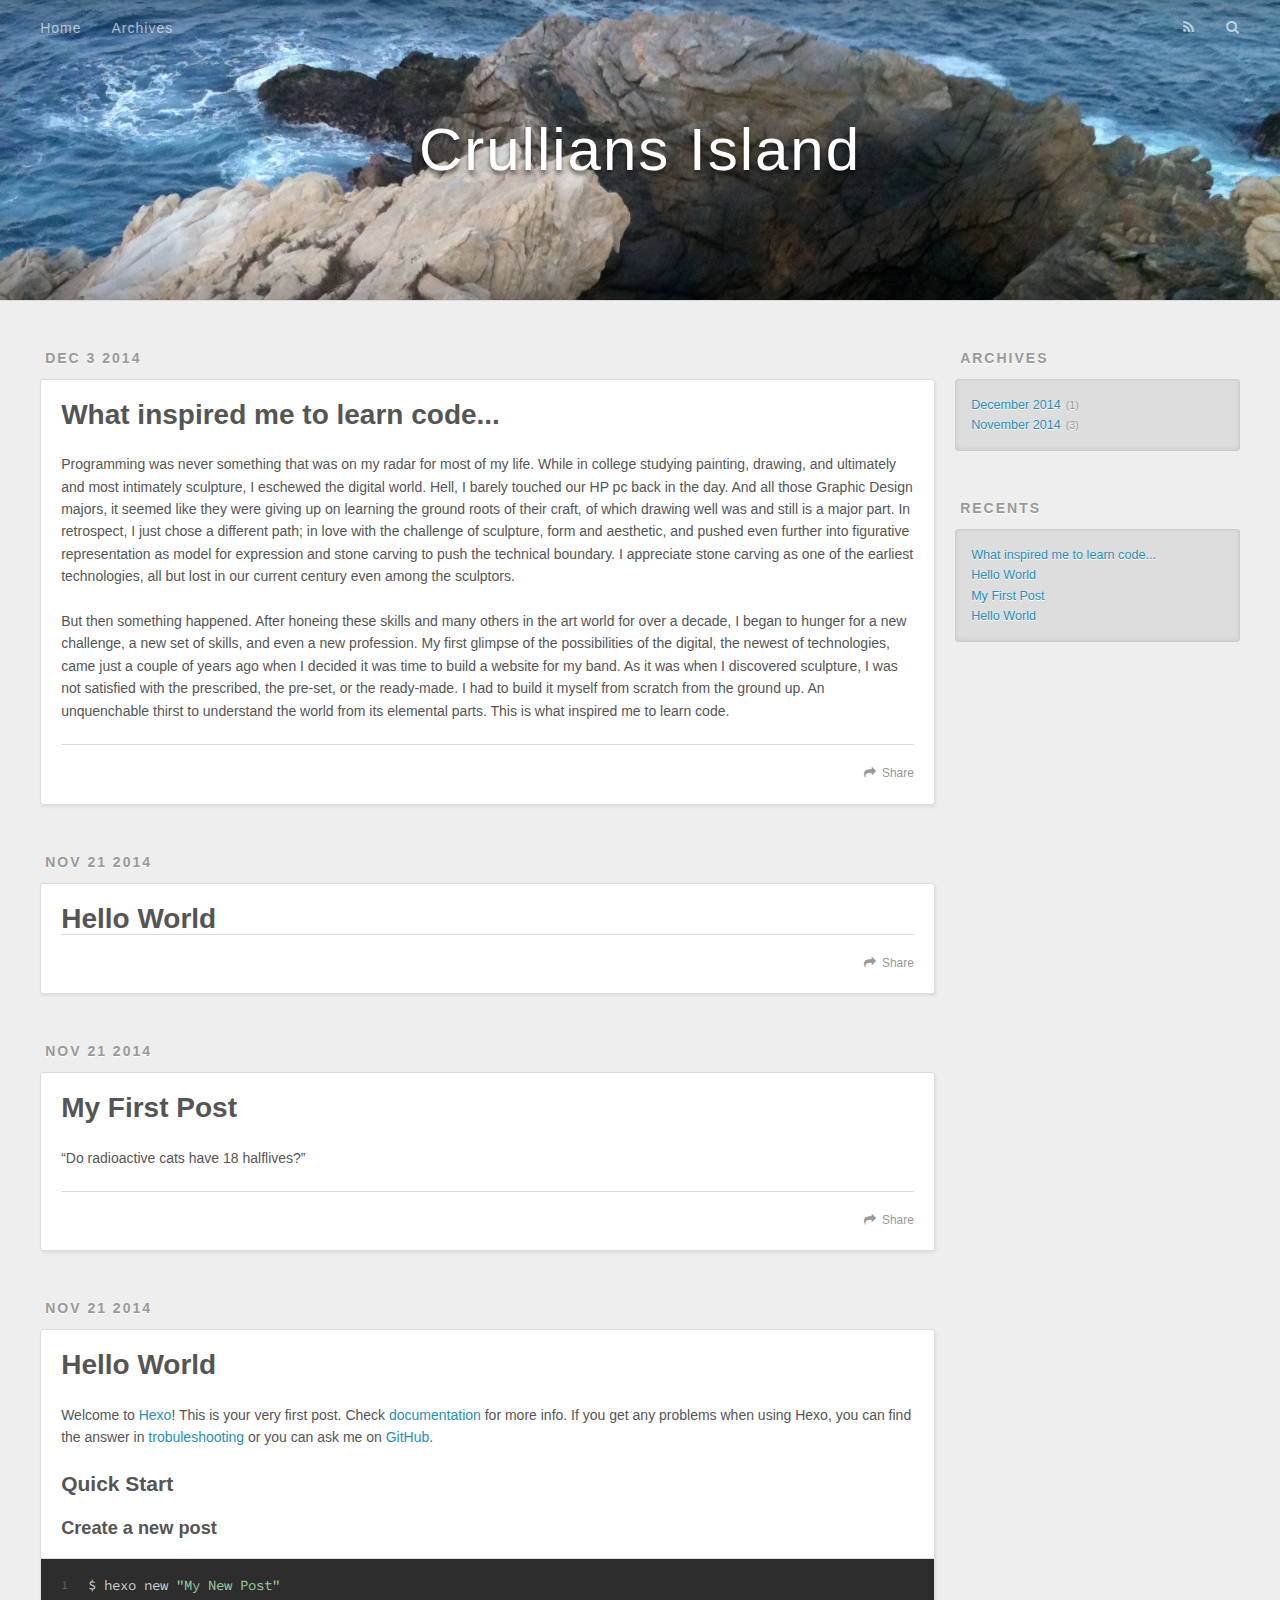
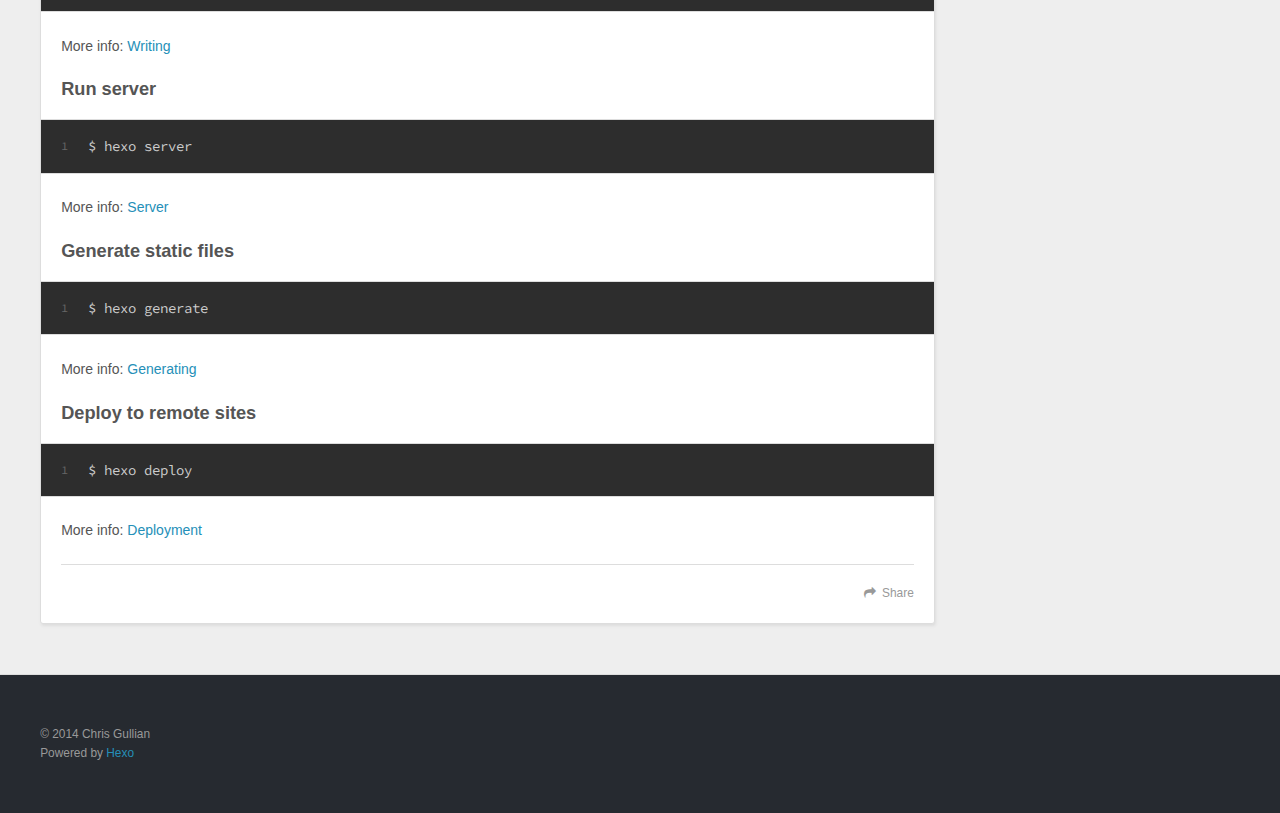
==== commit 82e1b6bb: "Site updated: 2014-12-20 21:57:51" ====
--- a/archives/index.html
+++ b/archives/index.html
@@ -8,7 +8,7 @@
   <meta name="description">
 <meta property="og:type" content="website">
 <meta property="og:title" content="Crullians Island">
-<meta property="og:url" content="http://yoursite.com/archives/">
+<meta property="og:url" content="http://crullian.github.io/archives/">
 <meta property="og:site_name" content="Crullians Island">
 <meta property="og:description">
 <meta name="twitter:card" content="summary">
@@ -55,7 +55,7 @@
         <a id="nav-search-btn" class="nav-icon" title="Search"></a>
       </nav>
       <div id="search-form-wrap">
-        <form action="//google.com/search" method="get" accept-charset="UTF-8" class="search-form"><input type="search" name="q" results="0" class="search-form-input" placeholder="Search"><input type="submit" value="&#xF002;" class="search-form-submit"><input type="hidden" name="q" value="site:http://yoursite.com"></form>
+        <form action="//google.com/search" method="get" accept-charset="UTF-8" class="search-form"><input type="search" name="q" results="0" class="search-form-input" placeholder="Search"><input type="submit" value="&#xF002;" class="search-form-submit"><input type="hidden" name="q" value="site:http://crullian.github.io"></form>
       </div>
     </div>
   </div>
@@ -91,7 +91,7 @@
       
     </div>
     <footer class="article-footer">
-      <a data-url="http://yoursite.com/2014/12/03/What-inspired-me-to-learn-code/" data-id="e3zayhjmmrha3ixu" class="article-share-link">Share</a>
+      <a data-url="http://crullian.github.io/2014/12/03/What-inspired-me-to-learn-code/" data-id="e3zayhjmmrha3ixu" class="article-share-link">Share</a>
       
       
     </footer>
@@ -127,7 +127,7 @@
       
     </div>
     <footer class="article-footer">
-      <a data-url="http://yoursite.com/2014/11/21/Hello-World-0/" data-id="tvt08sqpu5u6bf8q" class="article-share-link">Share</a>
+      <a data-url="http://crullian.github.io/2014/11/21/Hello-World-0/" data-id="tvt08sqpu5u6bf8q" class="article-share-link">Share</a>
       
       
     </footer>
@@ -164,7 +164,7 @@
       
     </div>
     <footer class="article-footer">
-      <a data-url="http://yoursite.com/2014/11/21/My-First-Post/" data-id="05x67ygvcifrtw2b" class="article-share-link">Share</a>
+      <a data-url="http://crullian.github.io/2014/11/21/My-First-Post/" data-id="05x67ygvcifrtw2b" class="article-share-link">Share</a>
       
       
     </footer>
@@ -218,7 +218,7 @@
       
     </div>
     <footer class="article-footer">
-      <a data-url="http://yoursite.com/2014/11/21/hello-world/" data-id="5zctfyeu2yw9vln9" class="article-share-link">Share</a>
+      <a data-url="http://crullian.github.io/2014/11/21/hello-world/" data-id="5zctfyeu2yw9vln9" class="article-share-link">Share</a>
       
       
     </footer>
